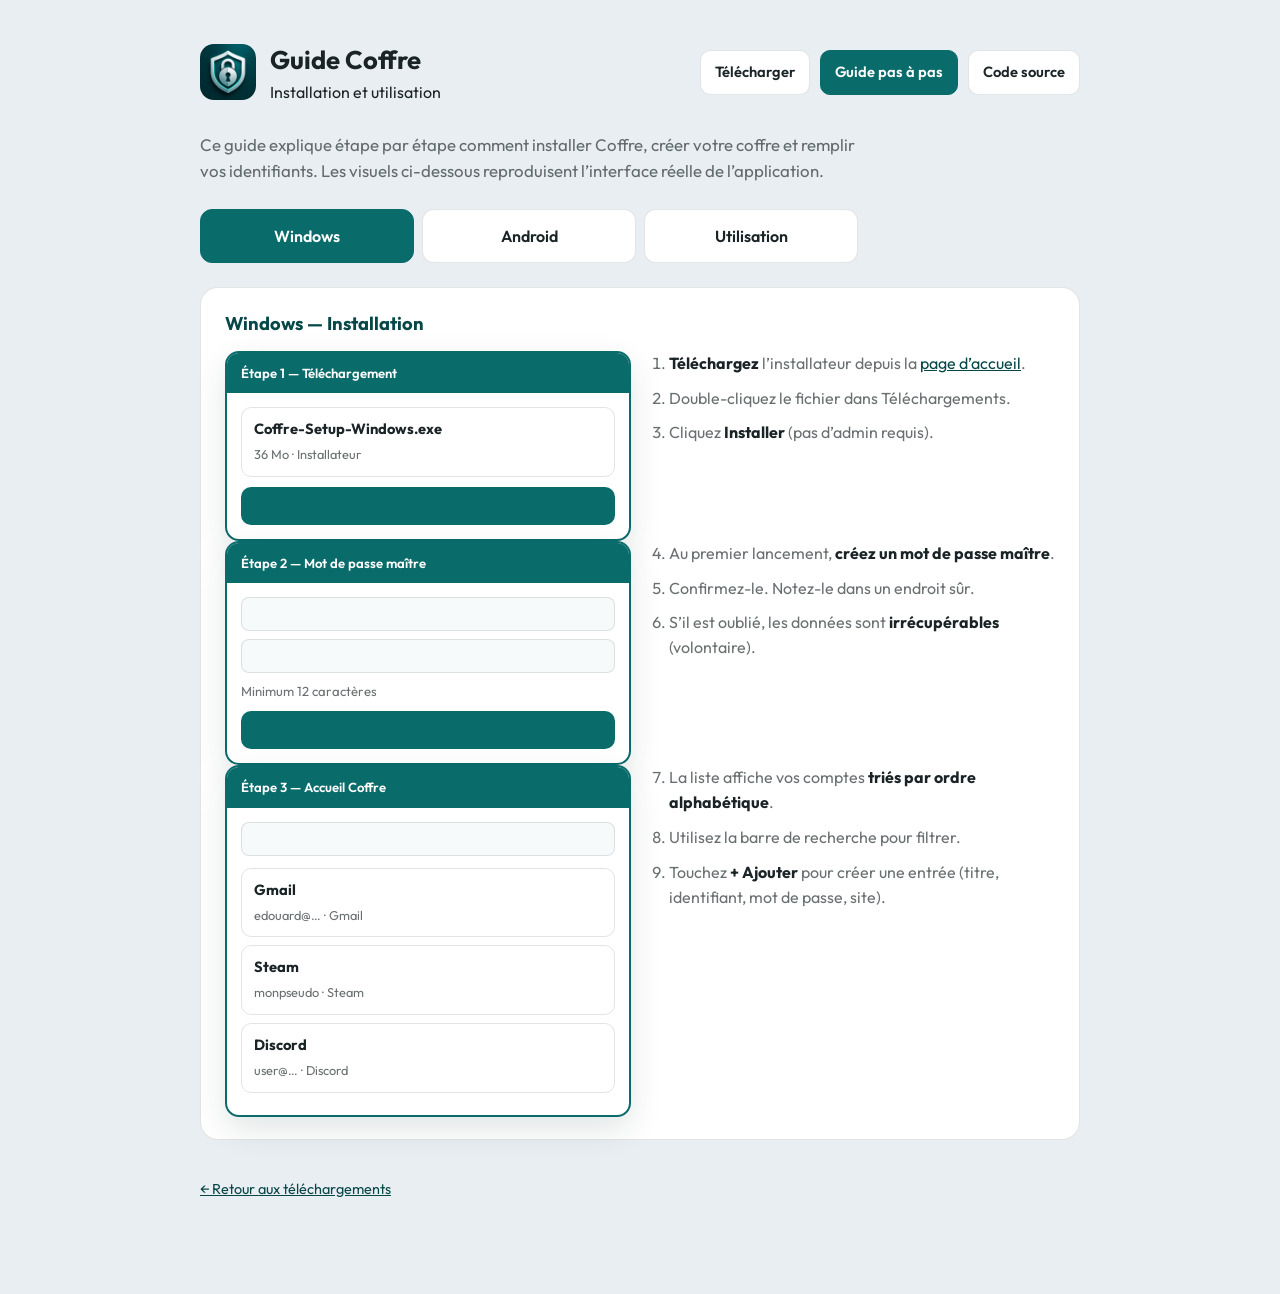
==== docs/aide.html @ d9710974 "Site multi-plateformes, guide pas a pas et builds macOS/Linux. Refonte du site avec sections Windows" ====
<!DOCTYPE html>
<html lang="fr">
<head>
  <meta charset="utf-8">
  <meta name="viewport" content="width=device-width, initial-scale=1">
  <title>Guide Coffre — installation et utilisation</title>
  <meta name="description" content="Tutoriel pas à pas pour installer et utiliser Coffre sur Windows et Android.">
  <link rel="icon" href="icon.png">
  <link rel="preconnect" href="https://fonts.googleapis.com">
  <link rel="preconnect" href="https://fonts.gstatic.com" crossorigin>
  <link href="https://fonts.googleapis.com/css2?family=Outfit:wght@400;500;600;700&display=swap" rel="stylesheet">
  <link rel="stylesheet" href="style.css">
</head>
<body>
  <div class="wrap">
    <div class="topbar">
      <a class="brand" href="index.html">
        <img src="icon.png" alt="Icône Coffre">
        <div>
          <h1>Guide Coffre</h1>
          <div>Installation et utilisation</div>
        </div>
      </a>
      <nav class="nav-links">
        <a href="index.html">Télécharger</a>
        <a class="active" href="aide.html">Guide pas à pas</a>
        <a href="https://github.com/galaxie44/coffre">Code source</a>
      </nav>
    </div>

    <section class="hero">
      <p>Ce guide explique étape par étape comment installer Coffre, créer votre coffre et remplir vos identifiants. Les visuels ci-dessous reproduisent l’interface réelle de l’application.</p>
    </section>

    <div class="platform-tabs" role="tablist">
      <button class="tab-btn active" data-tab="win-guide" type="button">Windows</button>
      <button class="tab-btn" data-tab="and-guide" type="button">Android</button>
      <button class="tab-btn" data-tab="usage" type="button">Utilisation</button>
    </div>

    <div class="tutorial-grid">
      <section class="platform-panel active tutorial-block" id="panel-win-guide">
        <h2>Windows — Installation</h2>

        <div class="tutorial-row">
          <div class="mock">
            <div class="mock-bar">Étape 1 — Téléchargement</div>
            <div class="mock-body">
              <div class="mock-list-item"><strong>Coffre-Setup-Windows.exe</strong><span>36 Mo · Installateur</span></div>
              <div class="mock-btn"></div>
            </div>
          </div>
          <div class="tutorial-text">
            <ol>
              <li><strong>Téléchargez</strong> l’installateur depuis la <a href="index.html">page d’accueil</a>.</li>
              <li>Double-cliquez le fichier dans Téléchargements.</li>
              <li>Cliquez <strong>Installer</strong> (pas d’admin requis).</li>
            </ol>
          </div>
        </div>

        <div class="tutorial-row">
          <div class="mock">
            <div class="mock-bar">Étape 2 — Mot de passe maître</div>
            <div class="mock-body">
              <div class="mock-field"></div>
              <div class="mock-field"></div>
              <p style="margin:8px 0 0;font-size:0.82rem;color:var(--muted)">Minimum 12 caractères</p>
              <div class="mock-btn"></div>
            </div>
          </div>
          <div class="tutorial-text">
            <ol start="4">
              <li>Au premier lancement, <strong>créez un mot de passe maître</strong>.</li>
              <li>Confirmez-le. Notez-le dans un endroit sûr.</li>
              <li>S’il est oublié, les données sont <strong>irrécupérables</strong> (volontaire).</li>
            </ol>
          </div>
        </div>

        <div class="tutorial-row">
          <div class="mock">
            <div class="mock-bar">Étape 3 — Accueil Coffre</div>
            <div class="mock-body">
              <div class="mock-field" style="margin-bottom:12px"></div>
              <div class="mock-list-item"><strong>Gmail</strong><span>edouard@… · Gmail</span></div>
              <div class="mock-list-item"><strong>Steam</strong><span>monpseudo · Steam</span></div>
              <div class="mock-list-item"><strong>Discord</strong><span>user@… · Discord</span></div>
            </div>
          </div>
          <div class="tutorial-text">
            <ol start="7">
              <li>La liste affiche vos comptes <strong>triés par ordre alphabétique</strong>.</li>
              <li>Utilisez la barre de recherche pour filtrer.</li>
              <li>Touchez <strong>+ Ajouter</strong> pour créer une entrée (titre, identifiant, mot de passe, site).</li>
            </ol>
          </div>
        </div>
      </section>

      <section class="platform-panel tutorial-block" id="panel-and-guide">
        <h2>Android — Installation</h2>

        <div class="tutorial-row">
          <div class="mock">
            <div class="mock-bar">Étape 1 — Installer l’APK</div>
            <div class="mock-body">
              <div class="mock-list-item"><strong>Coffre.apk</strong><span>Ouvrir avec le gestionnaire de fichiers</span></div>
              <div class="mock-btn"></div>
            </div>
          </div>
          <div class="tutorial-text">
            <ol>
              <li>Téléchargez <strong>Coffre.apk</strong> sur le téléphone.</li>
              <li>Ouvrez-le et autorisez l’installation si Android le demande.</li>
              <li>Créez le mot de passe maître (12 caractères min.).</li>
            </ol>
          </div>
        </div>

        <div class="tutorial-row">
          <div class="mock">
            <div class="mock-bar">Étape 2 — Remplissage automatique</div>
            <div class="mock-body">
              <div class="mock-list-item"><strong>Activer le remplissage automatique</strong><span>Paramètres Coffre</span></div>
              <div class="mock-list-item" style="background:var(--teal-soft)"><strong>Service : Coffre</strong><span>Sélectionné</span></div>
            </div>
          </div>
          <div class="tutorial-text">
            <ol start="4">
              <li>Ouvrez <strong>Paramètres</strong> dans Coffre.</li>
              <li>Activez le remplissage automatique.</li>
              <li>Dans les réglages Android, choisissez <strong>Coffre</strong> comme service de saisie.</li>
            </ol>
          </div>
        </div>

        <div class="tutorial-row">
          <div class="mock">
            <div class="mock-bar">Étape 3 — Connexion dans une app</div>
            <div class="mock-body">
              <div class="mock-field"></div>
              <div class="mock-list-item" style="border-color:var(--teal)"><strong>Suggestion Coffre</strong><span>moncompte@gmail.com</span></div>
            </div>
          </div>
          <div class="tutorial-text">
            <ol start="7">
              <li>Ouvrez Chrome ou une application.</li>
              <li>Touchez le champ identifiant : une <strong>suggestion Coffre</strong> apparaît.</li>
              <li>Un tap remplit identifiant et mot de passe (coffre déverrouillé).</li>
            </ol>
          </div>
        </div>
      </section>

      <section class="platform-panel tutorial-block" id="panel-usage">
        <h2>Utilisation au quotidien</h2>

        <div class="card">
          <h2>Copier identifiant + mot de passe</h2>
          <ul>
            <li><strong>Windows</strong> : touchez une ligne → <strong>Utiliser</strong>. L’identifiant est copié, puis le mot de passe après votre Ctrl+V.</li>
            <li><strong>Windows accès rapide</strong> : <kbd>Ctrl+Shift+Espace</kbd> dans n’importe quelle app (Coffre déverrouillé).</li>
            <li><strong>Android</strong> : icône éclair → recherche → Utiliser, ou suggestion clavier.</li>
            <li>Le presse-papier s’efface automatiquement après ~30 secondes.</li>
          </ul>
        </div>

        <div class="card">
          <h2>Navigateur (Windows)</h2>
          <ul>
            <li>Installez l’extension Coffre (dossier <code>extension/</code> du dépôt).</li>
            <li>Coffre ouvert et déverrouillé.</li>
            <li>Cliquez un champ e-mail : menu <strong>Comptes Coffre</strong> (liste triée A→Z).</li>
            <li>Paramètres Coffre → Désactiver Google Password Manager si les deux se chevauchent.</li>
          </ul>
        </div>

        <div class="card">
          <h2>Mises à jour</h2>
          <ul>
            <li>Coffre vérifie GitHub à l’ouverture.</li>
            <li>Un bandeau propose d’installer la nouvelle version.</li>
            <li>Installez par-dessus : le coffre chiffré n’est pas touché.</li>
          </ul>
        </div>

        <div class="card">
          <h2>Aide dans l’application</h2>
          <p>Le bouton <strong>?</strong> en haut de l’accueil ouvre ce même guide intégré. Vous y retrouvez les étapes d’installation et d’utilisation pour votre plateforme.</p>
        </div>
      </section>
    </div>

    <p class="foot"><a href="index.html">← Retour aux téléchargements</a></p>
  </div>

  <script>
    const tabs = document.querySelectorAll(".tab-btn");
    const panels = document.querySelectorAll("#panel-win-guide, #panel-and-guide, #panel-usage");
    tabs.forEach((tab) => {
      tab.addEventListener("click", () => {
        tabs.forEach((t) => t.classList.remove("active"));
        panels.forEach((p) => p.classList.remove("active"));
        tab.classList.add("active");
        document.getElementById("panel-" + tab.dataset.tab).classList.add("active");
      });
    });
  </script>
</body>
</html>
---- docs/style.css ----
:root {
  --teal: #0a6b6b;
  --teal-dark: #074747;
  --teal-soft: #eef6f6;
  --ink: #1a2426;
  --mist: #e8eef2;
  --line: rgba(26, 36, 38, 0.12);
  --muted: rgba(26, 36, 38, 0.65);
  --soon: #8a6b3a;
  --soon-bg: #faf4ea;
}

* { box-sizing: border-box; }

body {
  margin: 0;
  font-family: Outfit, system-ui, sans-serif;
  color: var(--ink);
  background: var(--mist);
  line-height: 1.55;
}

a { color: var(--teal-dark); }

.wrap {
  max-width: 920px;
  margin: 0 auto;
  padding: 40px 20px 80px;
}

.topbar {
  display: flex;
  justify-content: space-between;
  align-items: center;
  gap: 16px;
  margin-bottom: 28px;
  flex-wrap: wrap;
}

.brand {
  display: flex;
  gap: 14px;
  align-items: center;
  text-decoration: none;
  color: inherit;
}

.brand img {
  width: 56px;
  height: 56px;
  border-radius: 14px;
}

.brand h1 {
  margin: 0;
  font-size: 1.6rem;
}

.nav-links {
  display: flex;
  gap: 10px;
  flex-wrap: wrap;
}

.nav-links a {
  text-decoration: none;
  padding: 10px 14px;
  border-radius: 10px;
  background: #fff;
  border: 1px solid var(--line);
  color: var(--ink);
  font-weight: 600;
  font-size: 0.92rem;
}

.nav-links a.active,
.nav-links a:hover {
  background: var(--teal);
  color: #fff;
  border-color: var(--teal);
}

.hero {
  margin-bottom: 24px;
}

.hero p {
  margin: 0;
  color: var(--muted);
  font-size: 1.05rem;
  max-width: 680px;
}

.platform-tabs {
  display: grid;
  grid-template-columns: repeat(4, 1fr);
  gap: 8px;
  margin-bottom: 16px;
}

.tab-btn {
  border: 1px solid var(--line);
  background: #fff;
  border-radius: 12px;
  padding: 14px 10px;
  cursor: pointer;
  font: inherit;
  font-weight: 600;
  color: var(--ink);
  transition: 0.15s ease;
}

.tab-btn:hover { border-color: var(--teal); }

.tab-btn.active {
  background: var(--teal);
  color: #fff;
  border-color: var(--teal);
}

.tab-btn small {
  display: block;
  font-weight: 500;
  opacity: 0.85;
  margin-top: 2px;
  font-size: 0.78rem;
}

.platform-panel {
  display: none;
  background: #fff;
  border: 1px solid var(--line);
  border-radius: 18px;
  padding: 22px 24px;
  margin-bottom: 14px;
}

.platform-panel.active { display: block; }

.platform-panel h2 {
  margin: 0 0 6px;
  font-size: 1.25rem;
}

.badge {
  display: inline-block;
  font-size: 0.75rem;
  font-weight: 700;
  letter-spacing: 0.03em;
  text-transform: uppercase;
  padding: 4px 10px;
  border-radius: 999px;
  margin-bottom: 12px;
}

.badge.ready { background: var(--teal-soft); color: var(--teal-dark); }
.badge.soon { background: var(--soon-bg); color: var(--soon); }

.download-btn {
  display: inline-block;
  margin: 14px 0 18px;
  text-decoration: none;
  background: var(--teal);
  color: #fff;
  border-radius: 12px;
  padding: 14px 18px;
  font-weight: 600;
}

.download-btn.secondary {
  background: #fff;
  color: var(--ink);
  border: 1px solid var(--line);
}

.download-btn small {
  display: block;
  margin-top: 4px;
  font-weight: 400;
  opacity: 0.9;
  font-size: 0.84rem;
}

.steps {
  display: grid;
  gap: 12px;
  margin-top: 8px;
}

.step {
  display: grid;
  grid-template-columns: 36px 1fr;
  gap: 12px;
  align-items: start;
  padding: 12px 14px;
  border-radius: 12px;
  background: var(--mist);
}

.step-num {
  width: 36px;
  height: 36px;
  border-radius: 10px;
  background: var(--teal);
  color: #fff;
  display: grid;
  place-items: center;
  font-weight: 700;
}

.step h3 {
  margin: 0 0 4px;
  font-size: 0.98rem;
}

.step p {
  margin: 0;
  color: var(--muted);
  font-size: 0.92rem;
}

.card {
  background: #fff;
  border: 1px solid var(--line);
  border-radius: 16px;
  padding: 20px 22px;
  margin-bottom: 12px;
}

.card h2 {
  margin: 0 0 8px;
  font-size: 1.05rem;
}

.card ul {
  margin: 8px 0 0;
  padding-left: 18px;
}

.foot {
  margin-top: 24px;
  font-size: 0.9rem;
  color: rgba(26, 36, 38, 0.55);
}

/* Tutoriel — mockups écran */
.tutorial-grid {
  display: grid;
  gap: 28px;
  margin-top: 24px;
}

.tutorial-block h2 {
  margin: 0 0 12px;
  font-size: 1.15rem;
  color: var(--teal-dark);
}

.tutorial-row {
  display: grid;
  grid-template-columns: 1fr 1fr;
  gap: 18px;
  align-items: start;
}

.mock {
  border: 2px solid var(--teal);
  border-radius: 14px;
  overflow: hidden;
  background: #fff;
  box-shadow: 0 12px 32px rgba(10, 40, 45, 0.12);
}

.mock-bar {
  background: var(--teal);
  color: #fff;
  padding: 10px 14px;
  font-size: 0.82rem;
  font-weight: 600;
}

.mock-body { padding: 14px; }

.mock-field {
  height: 34px;
  border: 1px solid var(--line);
  border-radius: 8px;
  margin-bottom: 8px;
  background: #f7fafa;
}

.mock-btn {
  height: 38px;
  border-radius: 10px;
  background: var(--teal);
  margin-top: 10px;
}

.mock-list-item {
  border: 1px solid var(--line);
  border-radius: 10px;
  padding: 10px 12px;
  margin-bottom: 8px;
}

.mock-list-item strong { display: block; font-size: 0.92rem; }
.mock-list-item span { color: var(--muted); font-size: 0.8rem; }

.tutorial-text ol {
  margin: 0;
  padding-left: 20px;
}

.tutorial-text li {
  margin-bottom: 10px;
  color: var(--muted);
}

.tutorial-text li strong { color: var(--ink); }

@media (max-width: 760px) {
  .platform-tabs { grid-template-columns: 1fr 1fr; }
  .tutorial-row { grid-template-columns: 1fr; }
}
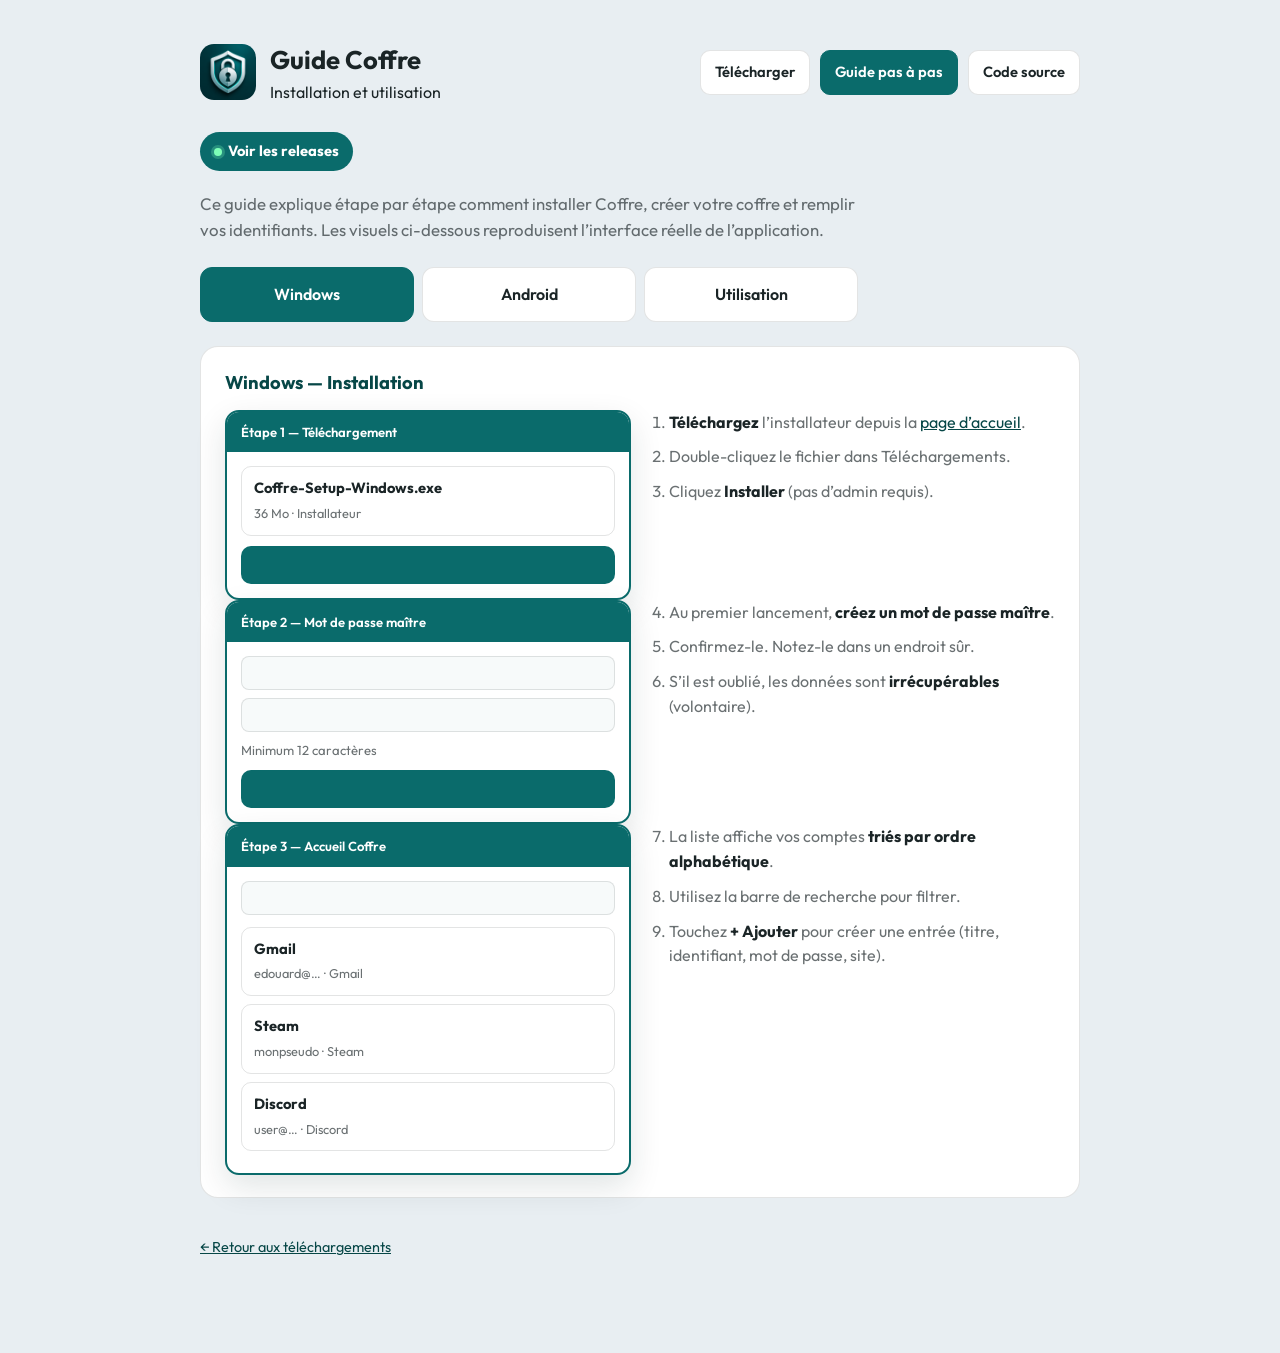
==== commit 2138e352: "Afficher la derniere version GitHub sur le site." ====
--- a/docs/aide.html
+++ b/docs/aide.html
@@ -28,6 +28,11 @@
       </nav>
     </div>
 
+    <div class="version-banner">
+      <a class="version-pill" data-latest-version href="https://github.com/galaxie44/coffre/releases/latest">Chargement…</a>
+      <span class="version-date" data-release-date hidden></span>
+    </div>
+
     <section class="hero">
       <p>Ce guide explique étape par étape comment installer Coffre, créer votre coffre et remplir vos identifiants. Les visuels ci-dessous reproduisent l’interface réelle de l’application.</p>
     </section>
@@ -195,6 +200,7 @@
     <p class="foot"><a href="index.html">← Retour aux téléchargements</a></p>
   </div>
 
+  <script src="version.js"></script>
   <script>
     const tabs = document.querySelectorAll(".tab-btn");
     const panels = document.querySelectorAll("#panel-win-guide, #panel-and-guide, #panel-usage");
--- a/docs/style.css
+++ b/docs/style.css
@@ -56,6 +56,49 @@
   font-size: 1.6rem;
 }
 
+.version-banner {
+  display: flex;
+  align-items: center;
+  gap: 12px;
+  flex-wrap: wrap;
+  margin-bottom: 20px;
+}
+
+.version-pill {
+  display: inline-flex;
+  align-items: center;
+  gap: 6px;
+  padding: 8px 14px;
+  border-radius: 999px;
+  background: var(--teal);
+  color: #fff;
+  font-size: 0.92rem;
+  font-weight: 700;
+  text-decoration: none;
+}
+
+.version-pill.loaded {
+  background: var(--teal-dark);
+}
+
+.version-pill::before {
+  content: "";
+  width: 8px;
+  height: 8px;
+  border-radius: 50%;
+  background: #7dffb8;
+  box-shadow: 0 0 0 3px rgba(125, 255, 184, 0.25);
+}
+
+.version-date {
+  font-size: 0.88rem;
+  color: var(--muted);
+}
+
+.version-date[hidden] {
+  display: none;
+}
+
 .nav-links {
   display: flex;
   gap: 10px;
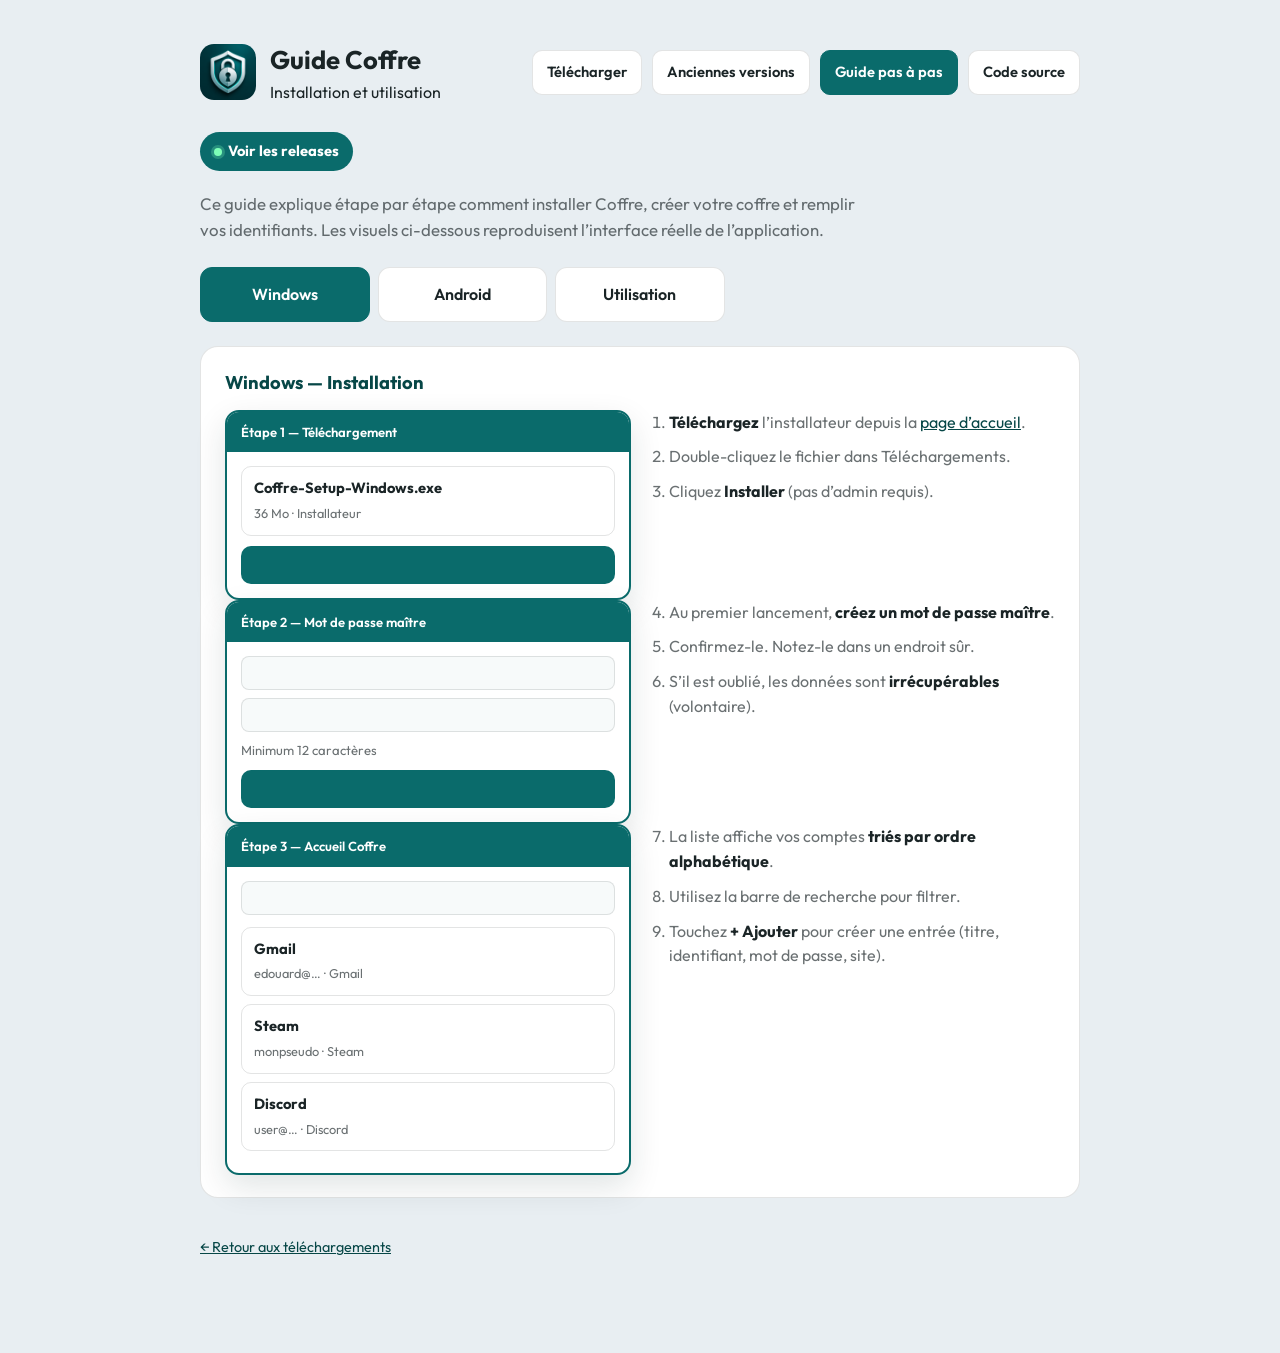
==== commit 8a761aca: "Publier v1.0.9 : site par plateforme, archives, iOS, correctifs Android et CI. Corrige les badges de" ====
--- a/docs/aide.html
+++ b/docs/aide.html
@@ -23,6 +23,7 @@
       </a>
       <nav class="nav-links">
         <a href="index.html">Télécharger</a>
+        <a href="versions.html">Anciennes versions</a>
         <a class="active" href="aide.html">Guide pas à pas</a>
         <a href="https://github.com/galaxie44/coffre">Code source</a>
       </nav>
--- a/docs/style.css
+++ b/docs/style.css
@@ -136,7 +136,7 @@
 
 .platform-tabs {
   display: grid;
-  grid-template-columns: repeat(4, 1fr);
+  grid-template-columns: repeat(5, 1fr);
   gap: 8px;
   margin-bottom: 16px;
 }
@@ -361,6 +361,60 @@
 
 .tutorial-text li strong { color: var(--ink); }
 
+.download-btn.disabled {
+  pointer-events: none;
+  opacity: 0.55;
+  background: #9aabb3;
+}
+
+.arch-card {
+  background: #fff;
+  border: 1px solid var(--line);
+  border-radius: 14px;
+  padding: 16px 18px;
+  margin-bottom: 10px;
+}
+
+.arch-head {
+  display: flex;
+  justify-content: space-between;
+  align-items: baseline;
+  gap: 12px;
+  margin-bottom: 10px;
+}
+
+.arch-head h2 {
+  margin: 0;
+  font-size: 1.05rem;
+}
+
+.arch-date {
+  color: var(--muted);
+  font-size: 0.88rem;
+}
+
+.arch-links {
+  display: flex;
+  flex-wrap: wrap;
+  gap: 8px;
+}
+
+.arch-link {
+  display: inline-block;
+  padding: 8px 12px;
+  border-radius: 8px;
+  background: var(--teal-soft);
+  color: var(--teal-dark);
+  text-decoration: none;
+  font-weight: 600;
+  font-size: 0.88rem;
+}
+
+.arch-muted {
+  color: var(--muted);
+  font-size: 0.9rem;
+}
+
 @media (max-width: 760px) {
   .platform-tabs { grid-template-columns: 1fr 1fr; }
   .tutorial-row { grid-template-columns: 1fr; }
